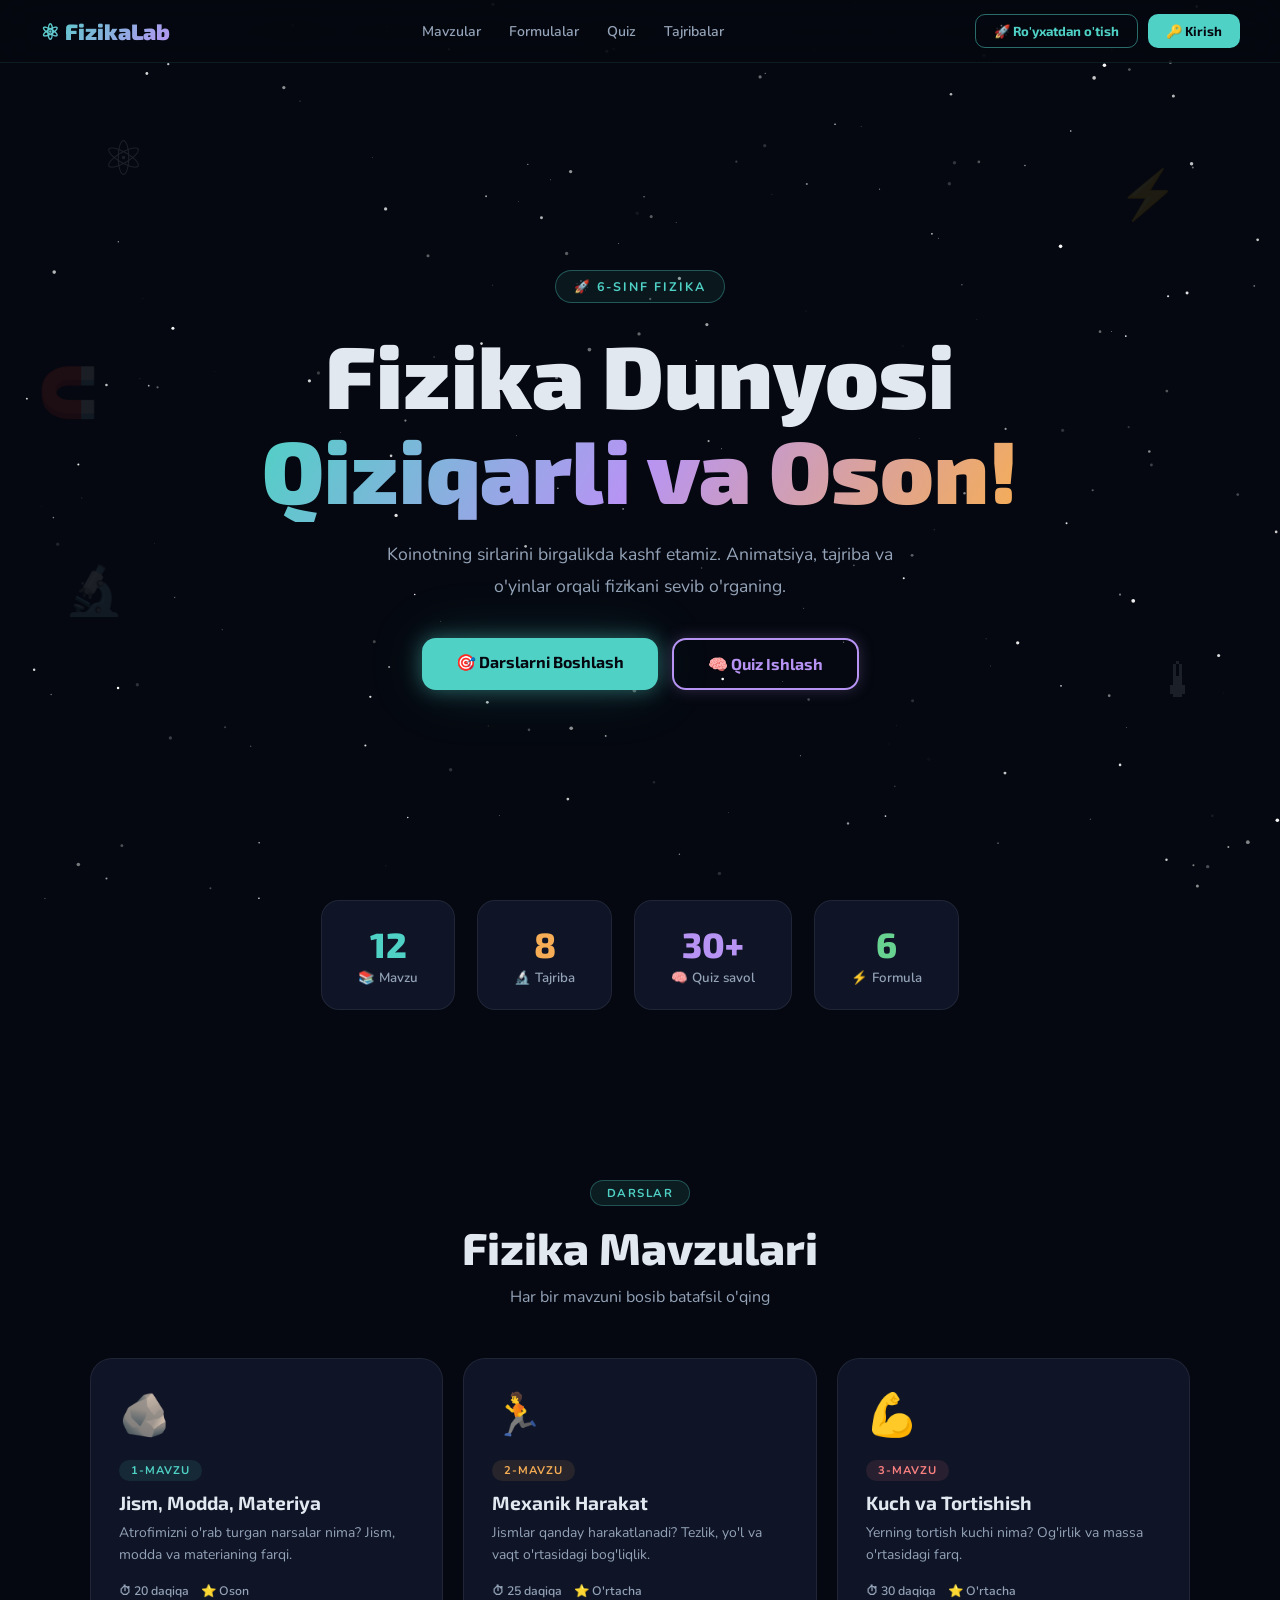
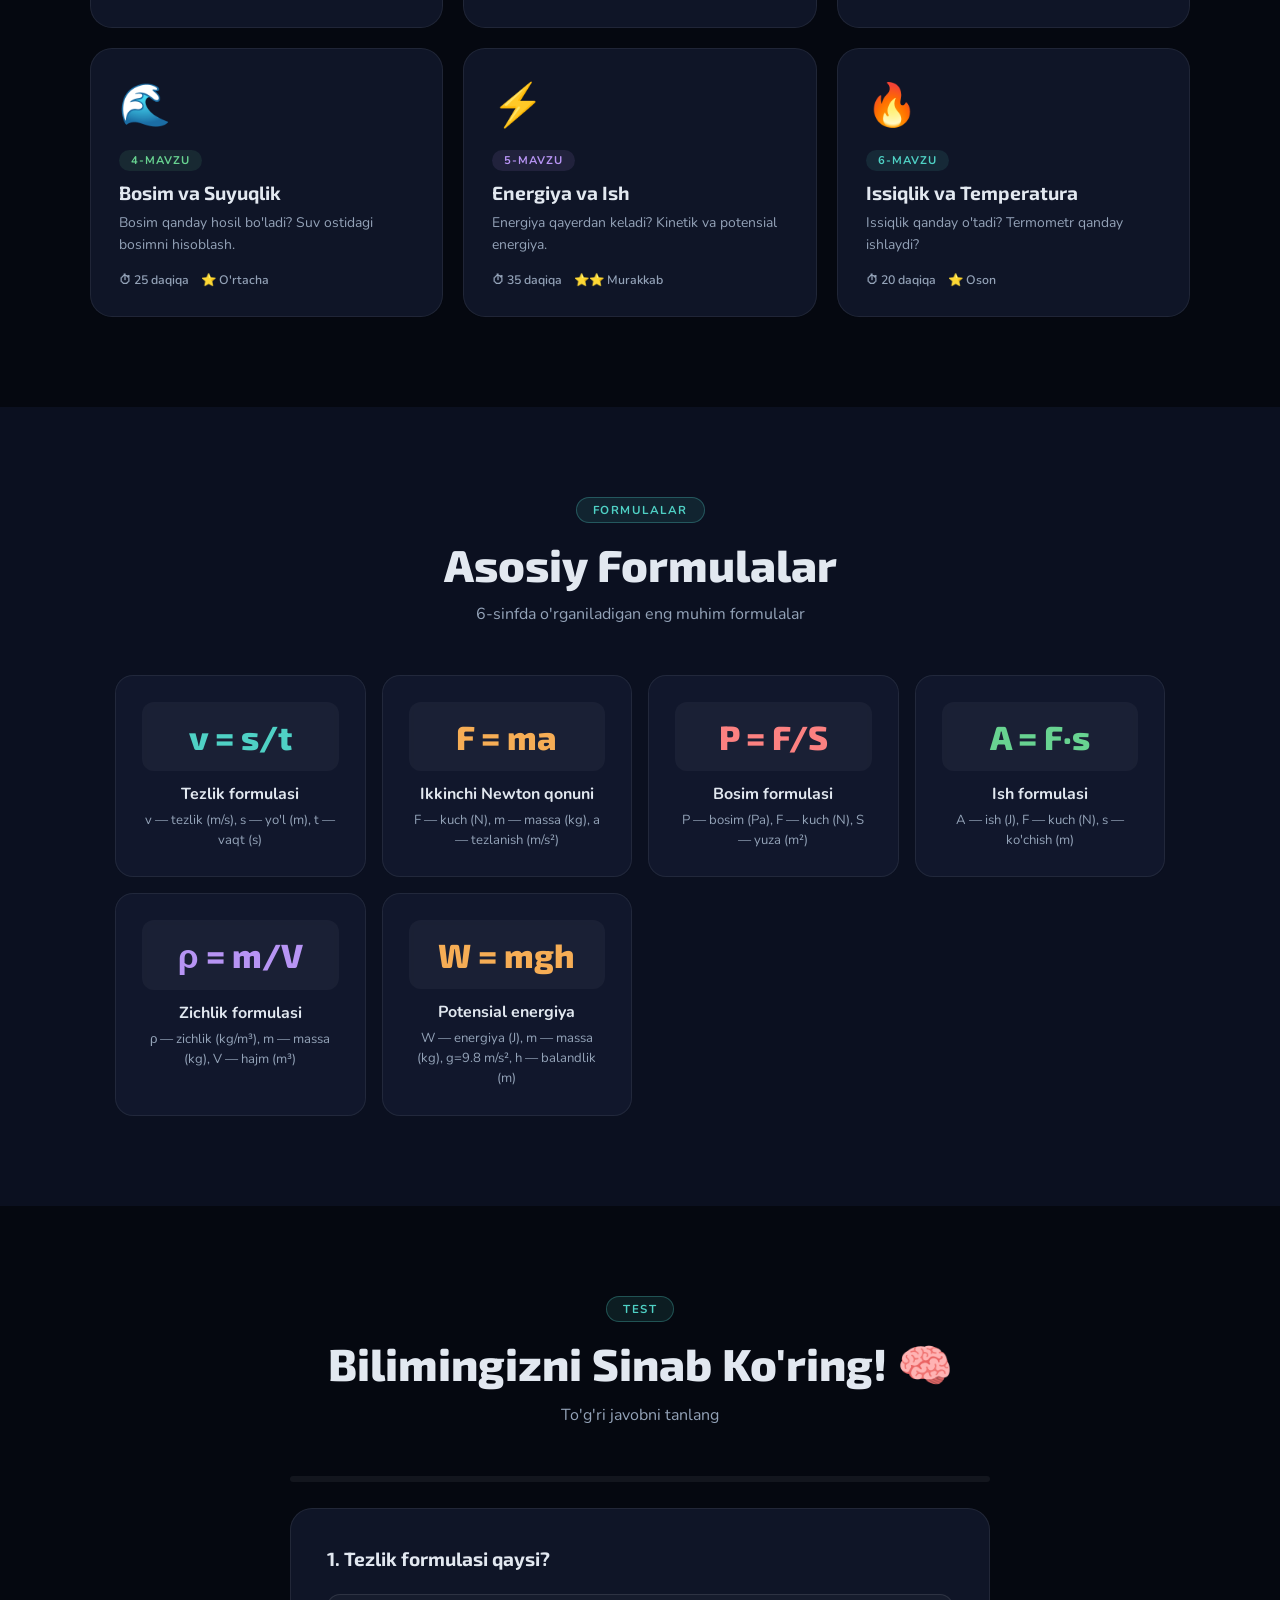
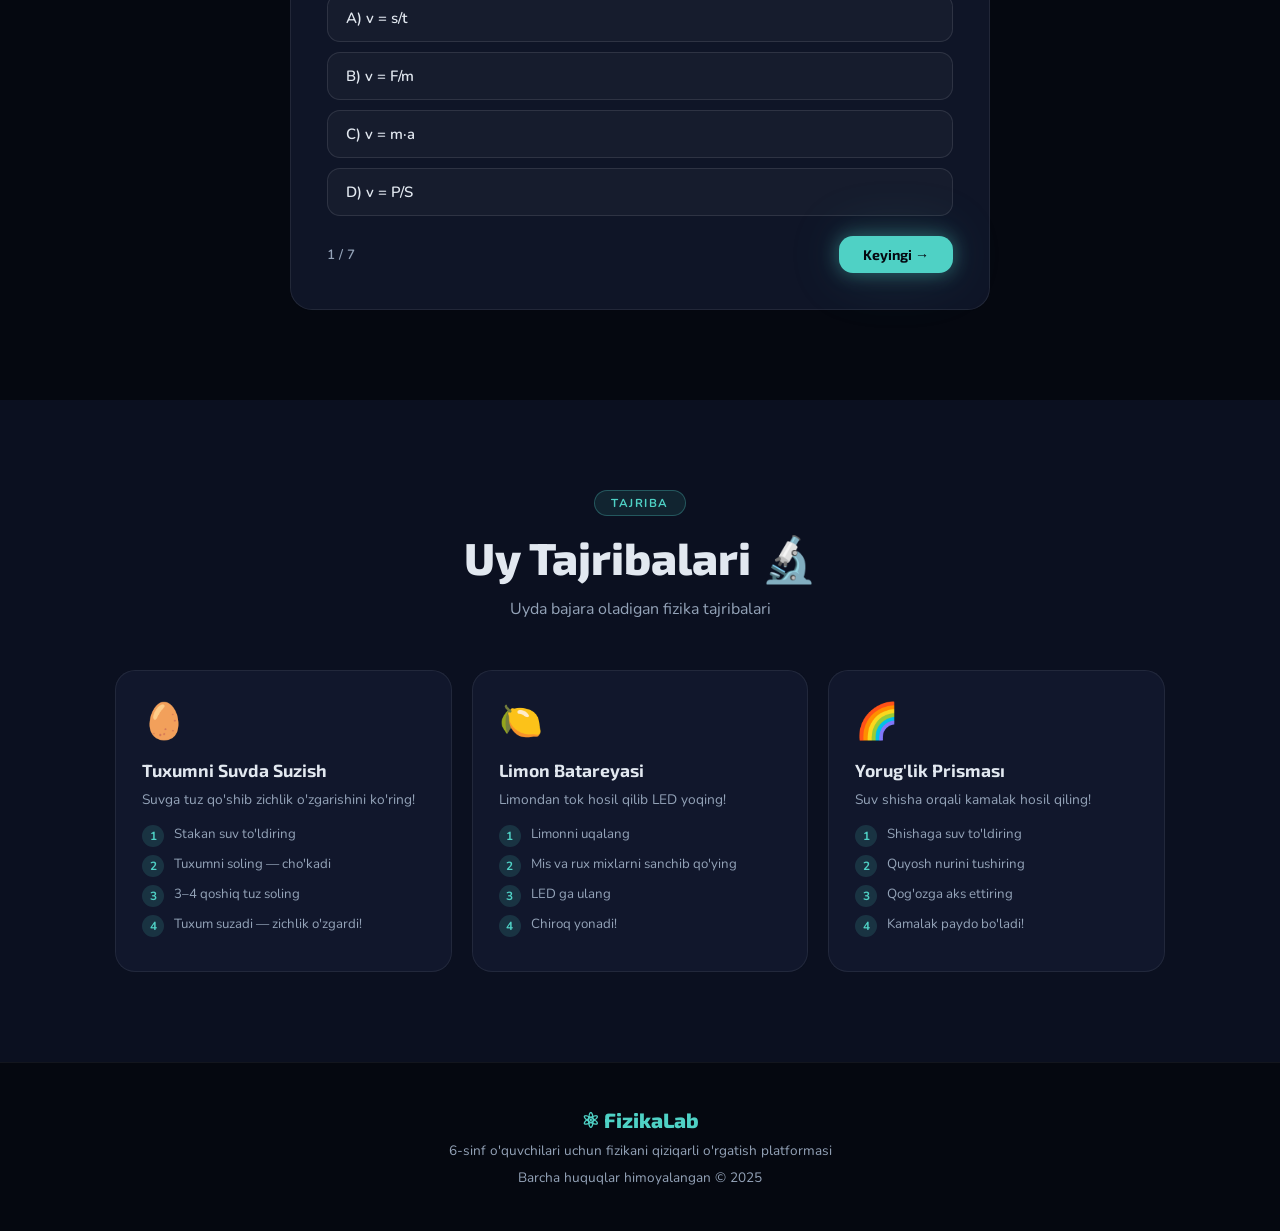
==== admin.html @ 35879eba "Modernize: Exo2 font, glassmorphism, parallax stars, login/register modals, admin panel" ====
<!DOCTYPE html>
<html lang="uz">
<head>
<meta charset="UTF-8">
<meta name="viewport" content="width=device-width, initial-scale=1.0">
<title>Admin Panel — FizikaLab</title>
<link href="https://fonts.googleapis.com/css2?family=Exo+2:wght@300;400;600;700;800&display=swap" rel="stylesheet">
<style>
*{margin:0;padding:0;box-sizing:border-box;}
body{background:#050810;color:#e2e8f0;font-family:'Exo 2',sans-serif;min-height:100vh;}
canvas{position:fixed;inset:0;z-index:0;pointer-events:none;}
.admin-wrap{position:relative;z-index:1;padding:30px;}
.admin-header{
  display:flex;justify-content:space-between;align-items:center;
  background:rgba(79,209,197,0.05);backdrop-filter:blur(20px);
  border:1px solid rgba(79,209,197,0.2);border-radius:20px;
  padding:20px 32px;margin-bottom:30px;
}
.admin-logo{font-size:1.5rem;font-weight:800;background:linear-gradient(135deg,#4fd1c5,#b794f4);-webkit-background-clip:text;-webkit-text-fill-color:transparent;}
.admin-user{display:flex;align-items:center;gap:12px;color:#94a3b8;font-size:0.9rem;}
.admin-avatar{width:40px;height:40px;border-radius:50%;background:linear-gradient(135deg,#4fd1c5,#b794f4);display:flex;align-items:center;justify-content:center;font-weight:800;color:#050810;}
.logout-btn{padding:8px 18px;background:rgba(252,129,129,0.1);border:1px solid rgba(252,129,129,0.3);color:#fc8181;border-radius:10px;cursor:pointer;font-family:'Exo 2',sans-serif;font-weight:600;transition:all 0.2s;}
.logout-btn:hover{background:rgba(252,129,129,0.2);}
.welcome-card{
  background:rgba(79,209,197,0.06);backdrop-filter:blur(20px);
  border:1px solid rgba(79,209,197,0.2);border-radius:20px;
  padding:32px;margin-bottom:30px;text-align:center;
}
.welcome-card h1{font-size:2.2rem;font-weight:800;margin-bottom:8px;}
.welcome-card h1 span{background:linear-gradient(135deg,#4fd1c5,#b794f4);-webkit-background-clip:text;-webkit-text-fill-color:transparent;}
.welcome-card p{color:#94a3b8;}
.stats-row{display:grid;grid-template-columns:repeat(auto-fit,minmax(200px,1fr));gap:20px;margin-bottom:30px;}
.stat-box{
  background:rgba(255,255,255,0.04);backdrop-filter:blur(20px);
  border:1px solid rgba(255,255,255,0.08);border-radius:18px;
  padding:24px;text-align:center;transition:transform 0.2s;
}
.stat-box:hover{transform:translateY(-4px);}
.stat-box .num{font-size:2.5rem;font-weight:800;display:block;}
.stat-box .lbl{color:#94a3b8;font-size:0.85rem;margin-top:4px;}
.panels{display:grid;grid-template-columns:repeat(auto-fit,minmax(300px,1fr));gap:20px;}
.panel{
  background:rgba(255,255,255,0.04);backdrop-filter:blur(20px);
  border:1px solid rgba(255,255,255,0.08);border-radius:20px;padding:28px;
}
.panel h3{font-size:1.2rem;font-weight:700;margin-bottom:18px;display:flex;align-items:center;gap:10px;}
.user-item{display:flex;justify-content:space-between;align-items:center;padding:12px 0;border-bottom:1px solid rgba(255,255,255,0.06);font-size:0.9rem;color:#94a3b8;}
.badge{padding:3px 10px;border-radius:99px;font-size:0.75rem;font-weight:700;}
.badge.active{background:rgba(104,211,145,0.15);color:#68d391;}
.action-btn{padding:10px 20px;border-radius:12px;border:none;cursor:pointer;font-family:'Exo 2',sans-serif;font-weight:600;font-size:0.9rem;transition:all 0.2s;display:block;width:100%;margin-bottom:10px;}
.action-btn.teal{background:rgba(79,209,197,0.1);color:#4fd1c5;border:1px solid rgba(79,209,197,0.3);}
.action-btn.purple{background:rgba(183,148,244,0.1);color:#b794f4;border:1px solid rgba(183,148,244,0.3);}
.action-btn:hover{opacity:0.8;transform:translateY(-2px);}
</style>
</head>
<body>
<canvas id="c"></canvas>
<div class="admin-wrap">
  <div class="admin-header">
    <div class="admin-logo">⚛ FizikaLab — Admin Panel</div>
    <div class="admin-user">
      <div class="admin-avatar">A</div>
      <span>FizikaLab_Admin</span>
      <button class="logout-btn" onclick="logout()">🚪 Chiqish</button>
    </div>
  </div>
  <div class="welcome-card">
    <div style="font-size:2.5rem;margin-bottom:10px">🎛️</div>
    <h1>Xush kelibsiz, <span>Admin!</span></h1>
    <p>FizikaLab boshqaruv markaziga xush kelibsiz. Barcha statistika va sozlamalar shu yerda.</p>
  </div>
  <div class="stats-row">
    <div class="stat-box"><span class="num" style="color:#4fd1c5">247</span><span class="lbl">👨‍🎓 Jami o'quvchilar</span></div>
    <div class="stat-box"><span class="num" style="color:#f6ad55">12</span><span class="lbl">📚 Mavzular</span></div>
    <div class="stat-box"><span class="num" style="color:#b794f4">1,840</span><span class="lbl">🧠 Quiz urinishlari</span></div>
    <div class="stat-box"><span class="num" style="color:#68d391">89%</span><span class="lbl">⭐ O'rtacha ball</span></div>
  </div>
  <div class="panels">
    <div class="panel">
      <h3>👥 So'nggi foydalanuvchilar</h3>
      <div class="user-item"><span>🚀 Aldebaran_Sarvar</span><span class="badge active">Faol</span></div>
      <div class="user-item"><span>🌌 Nebula_Dilnoza</span><span class="badge active">Faol</span></div>
      <div class="user-item"><span>⭐ Sirius_Javlon</span><span class="badge active">Faol</span></div>
      <div class="user-item"><span>🪐 Mars_Shahlo</span><span class="badge active">Faol</span></div>
      <div class="user-item"><span>☄️ Comet_Asilbek</span><span class="badge active">Faol</span></div>
    </div>
    <div class="panel">
      <h3>⚙️ Boshqaruv</h3>
      <button class="action-btn teal" onclick="alert('Quiz savollari tahrirlash rejimi')">✏️ Quiz Savollarini Tahrirlash</button>
      <button class="action-btn purple" onclick="alert('Yangi mavzu qo\'shish rejimi')">📖 Yangi Mavzu Qo'shish</button>
      <button class="action-btn teal" onclick="alert('Statistika yuklab olindi!')">📊 Statistika Yuklab Olish</button>
      <button class="action-btn purple" onclick="alert('Email xabar yuborildi!')">📧 O'quvchilarga Xabar Yuborish</button>
    </div>
    <div class="panel">
      <h3>📈 Eng ko'p o'qilgan mavzular</h3>
      <div class="user-item"><span>⚡ Energiya va Ish</span><span style="color:#f6ad55;font-weight:700">342</span></div>
      <div class="user-item"><span>🏃 Mexanik Harakat</span><span style="color:#f6ad55;font-weight:700">289</span></div>
      <div class="user-item"><span>💪 Kuch va Tortishish</span><span style="color:#f6ad55;font-weight:700">245</span></div>
      <div class="user-item"><span>🌊 Bosim va Suyuqlik</span><span style="color:#f6ad55;font-weight:700">198</span></div>
    </div>
  </div>
</div>
<script>
// Check admin auth
if(localStorage.getItem('fizikalab_admin') !== 'true'){ window.location.href = 'index.html'; }

// Stars
const c = document.getElementById('c');
const cx = c.getContext('2d');
let stars = [];
function init(){ c.width=innerWidth; c.height=innerHeight; stars=[]; for(let i=0;i<200;i++) stars.push({x:Math.random()*c.width,y:Math.random()*c.height,r:Math.random()*1.5,a:Math.random(),da:(Math.random()*0.006+0.002)*(Math.random()>.5?1:-1)}); }
function draw(){ cx.clearRect(0,0,c.width,c.height); stars.forEach(s=>{ s.a+=s.da; if(s.a>1||s.a<0)s.da*=-1; cx.beginPath(); cx.arc(s.x,s.y,s.r,0,Math.PI*2); cx.fillStyle=`rgba(255,255,255,${Math.abs(s.a)})`; cx.fill(); }); requestAnimationFrame(draw); }
window.addEventListener('resize',init); init(); draw();

function logout(){ localStorage.removeItem('fizikalab_admin'); window.location.href='index.html'; }
</script>
</body>
</html>
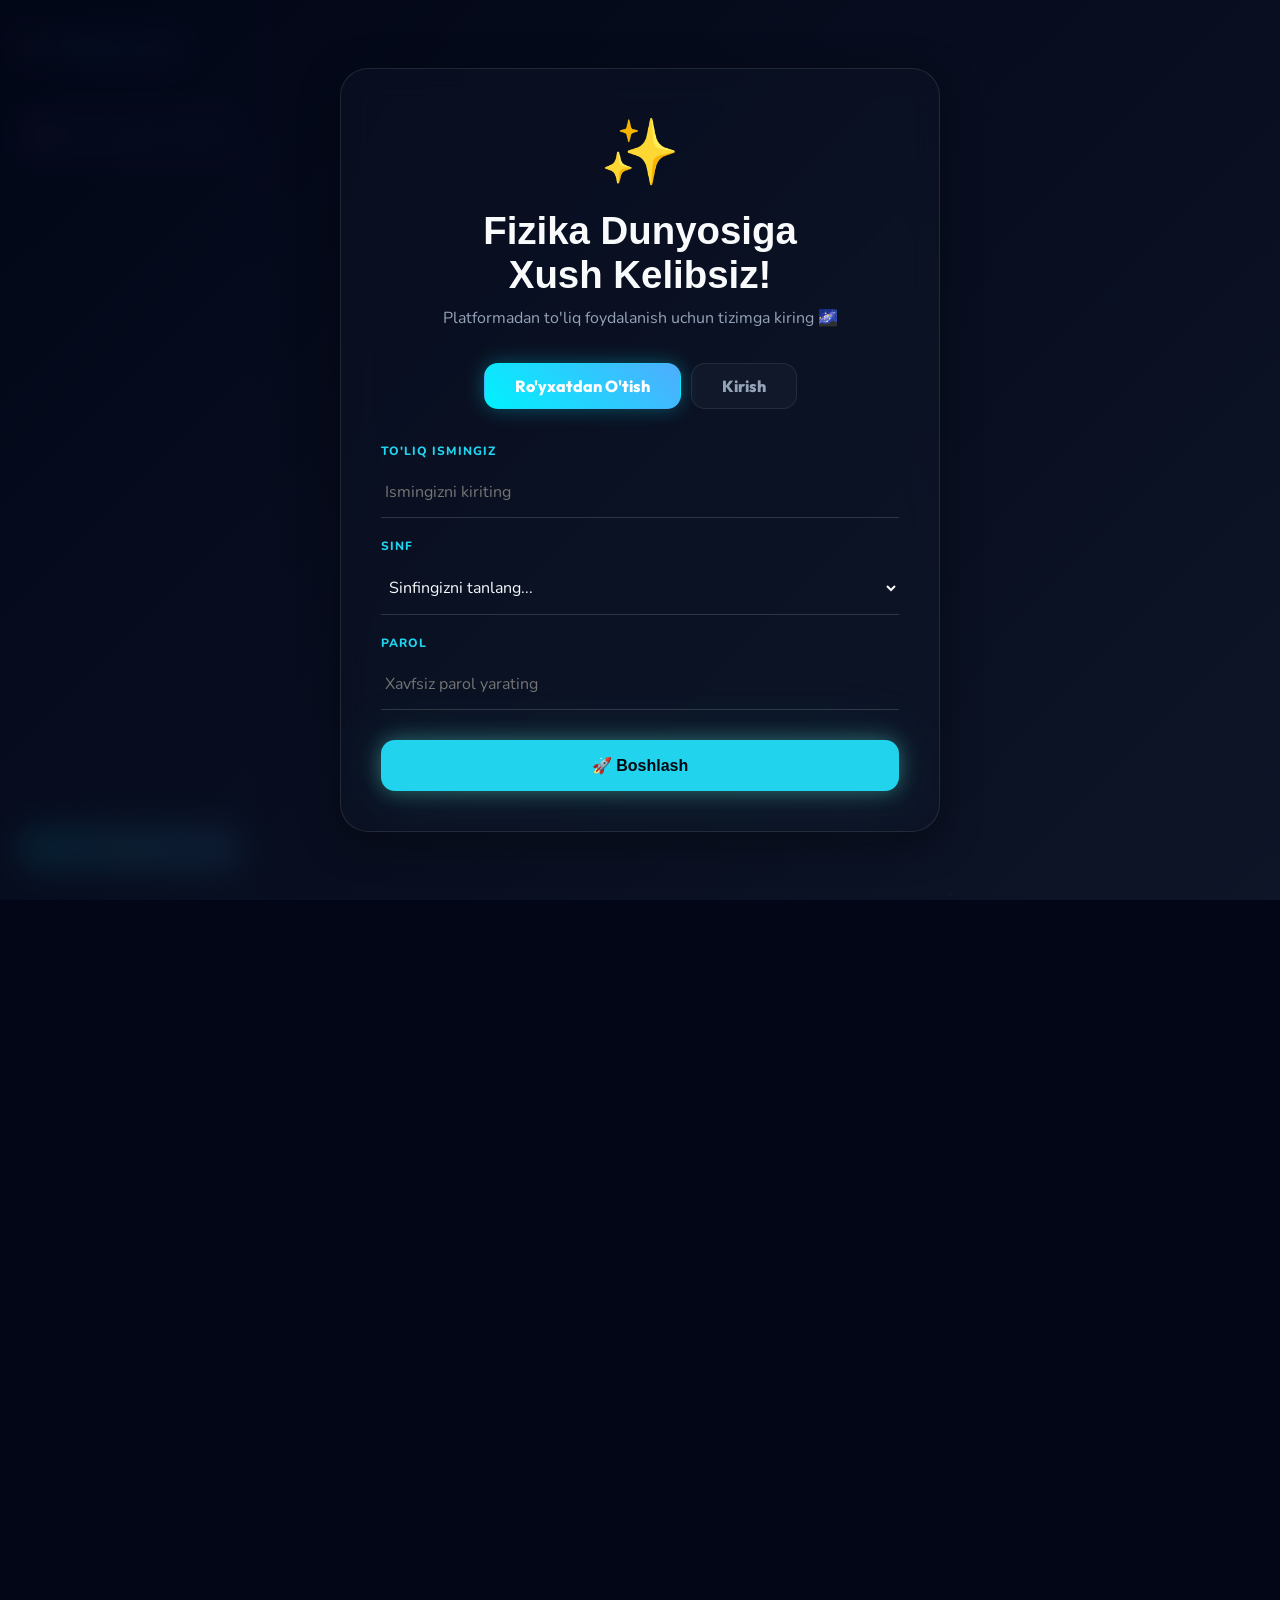
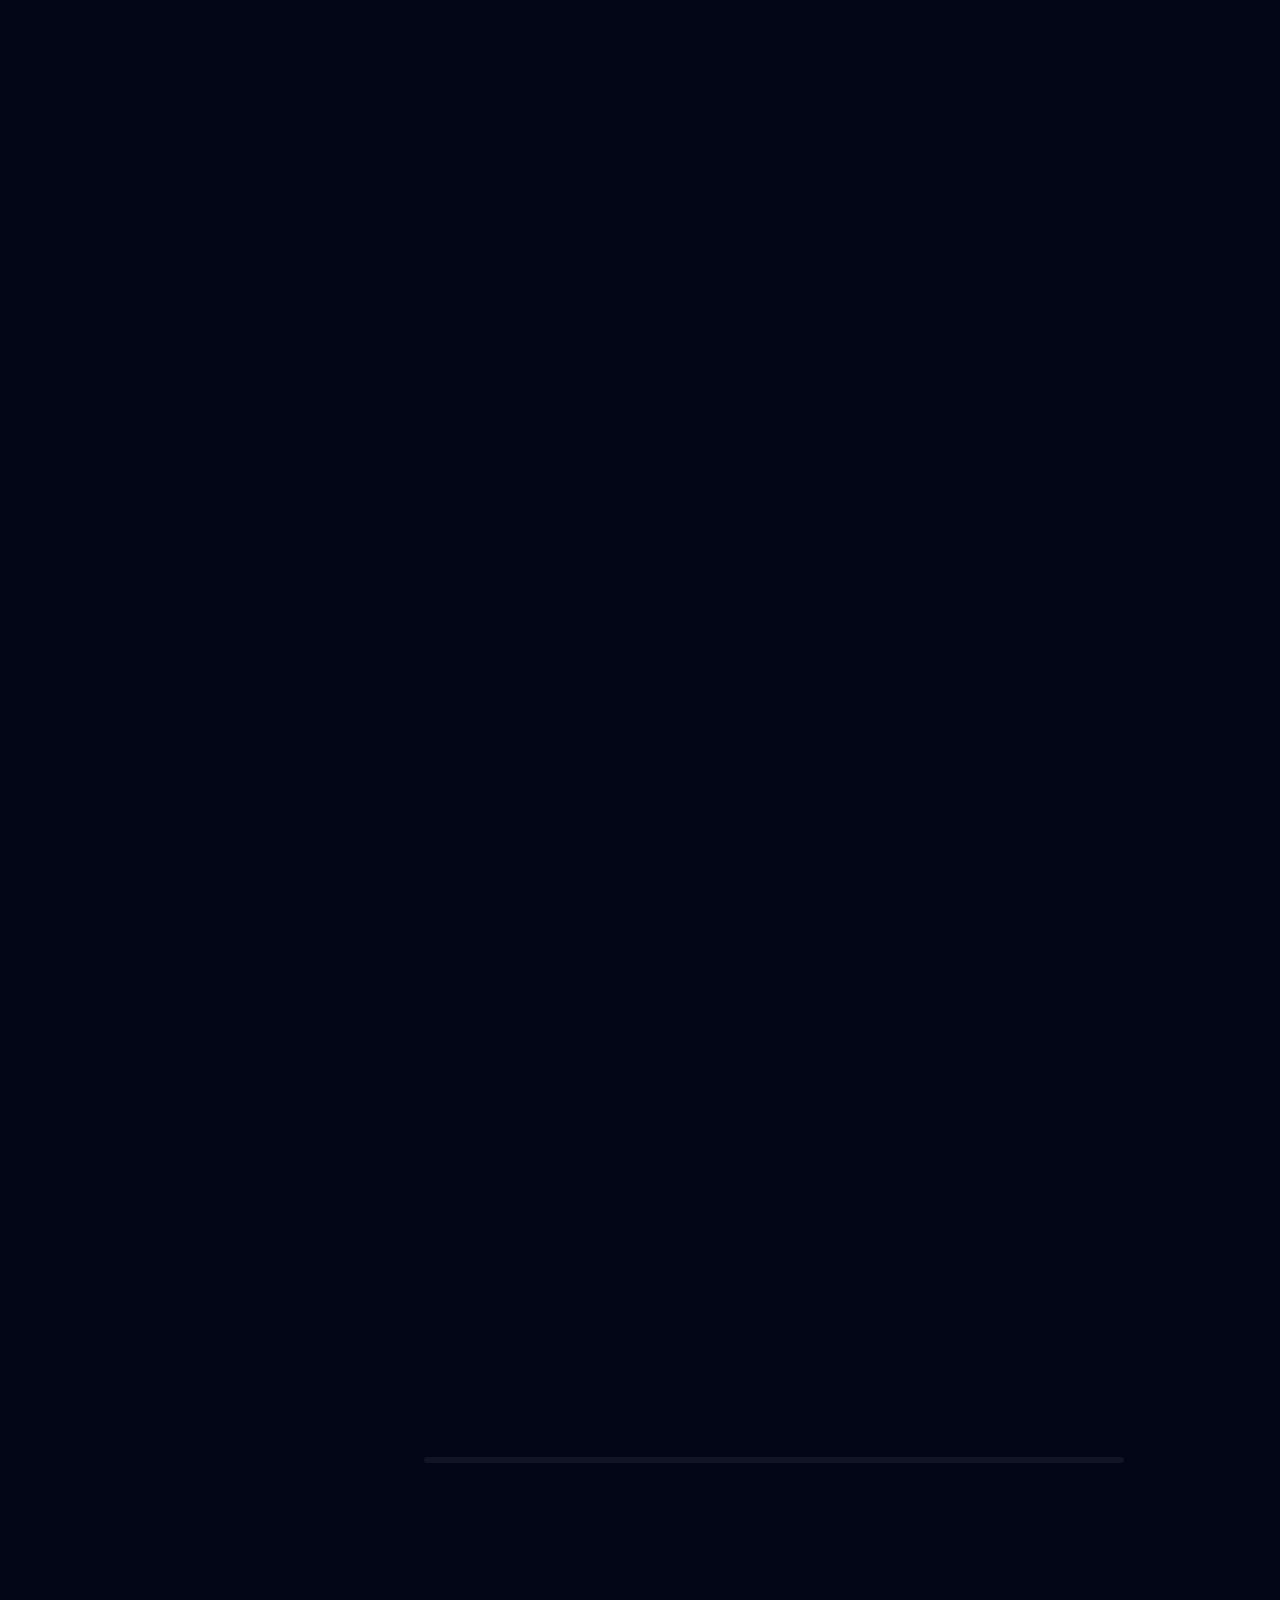
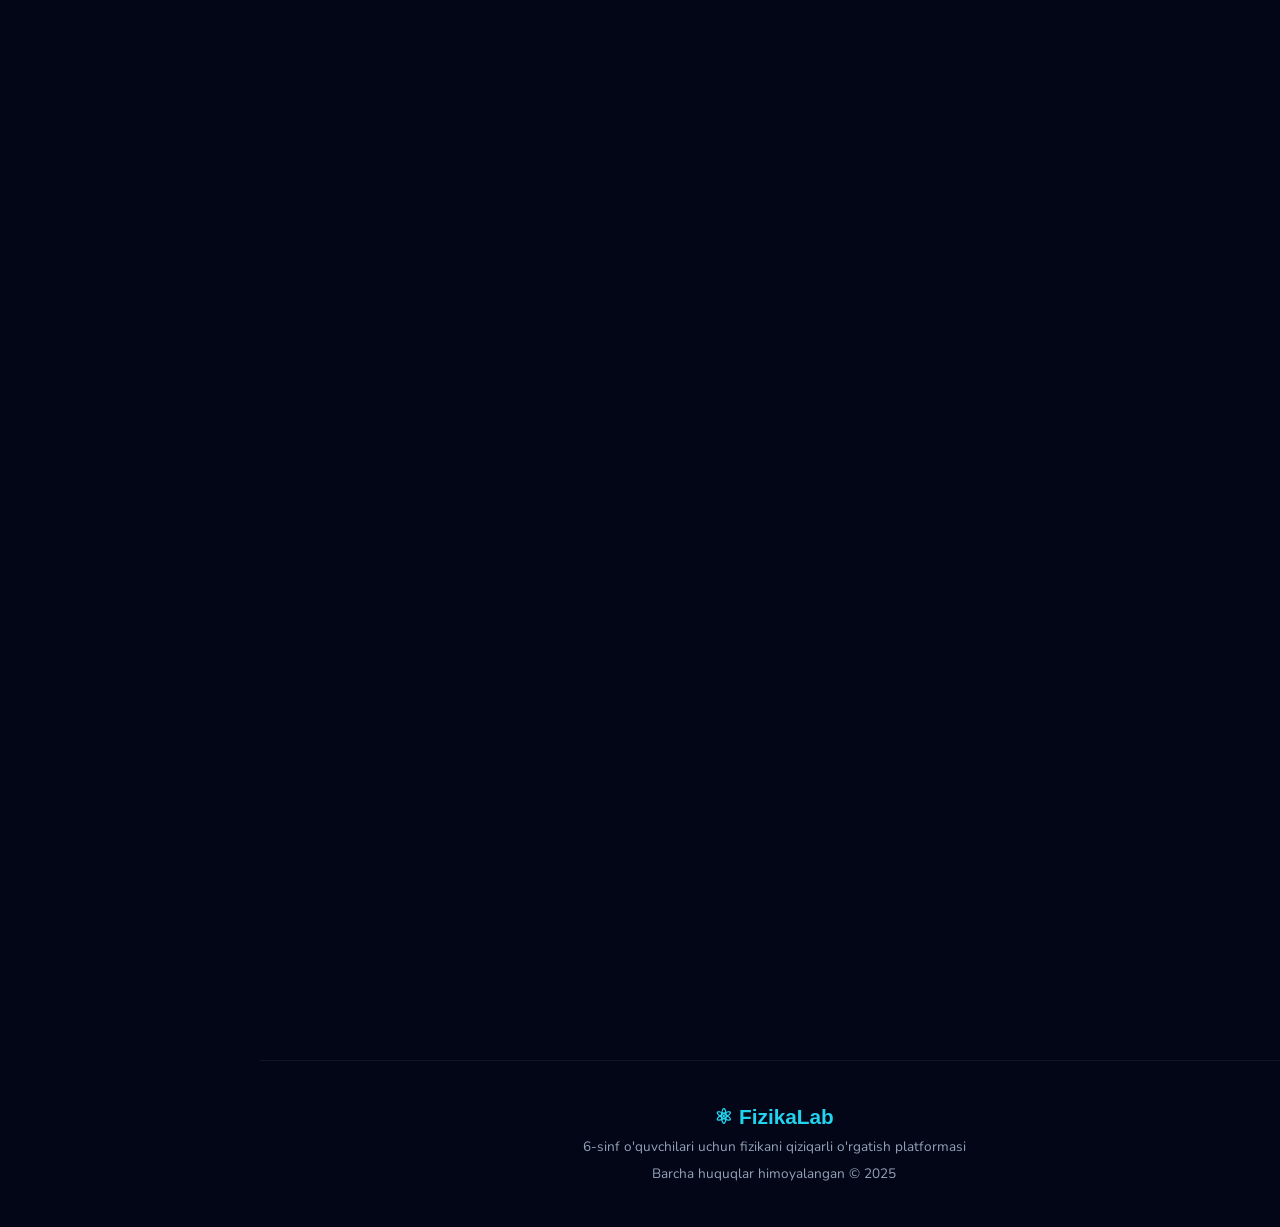
==== commit 577e6992: "Admin panel: Make stats and user list real using localStorage" ====
--- a/admin.html
+++ b/admin.html
@@ -16,7 +16,7 @@
   border:1px solid rgba(79,209,197,0.2);border-radius:20px;
   padding:20px 32px;margin-bottom:30px;
 }
-.admin-logo{font-size:1.5rem;font-weight:800;background:linear-gradient(135deg,#4fd1c5,#b794f4);-webkit-background-clip:text;-webkit-text-fill-color:transparent;}
+.admin-logo{font-size:1.5rem;font-weight:800;background:linear-gradient(135deg,#4fd1c5,#b794f4);-webkit-background-clip:text;background-clip:text;-webkit-text-fill-color:transparent;}
 .admin-user{display:flex;align-items:center;gap:12px;color:#94a3b8;font-size:0.9rem;}
 .admin-avatar{width:40px;height:40px;border-radius:50%;background:linear-gradient(135deg,#4fd1c5,#b794f4);display:flex;align-items:center;justify-content:center;font-weight:800;color:#050810;}
 .logout-btn{padding:8px 18px;background:rgba(252,129,129,0.1);border:1px solid rgba(252,129,129,0.3);color:#fc8181;border-radius:10px;cursor:pointer;font-family:'Exo 2',sans-serif;font-weight:600;transition:all 0.2s;}
@@ -27,7 +27,7 @@
   padding:32px;margin-bottom:30px;text-align:center;
 }
 .welcome-card h1{font-size:2.2rem;font-weight:800;margin-bottom:8px;}
-.welcome-card h1 span{background:linear-gradient(135deg,#4fd1c5,#b794f4);-webkit-background-clip:text;-webkit-text-fill-color:transparent;}
+.welcome-card h1 span{background:linear-gradient(135deg,#4fd1c5,#b794f4);-webkit-background-clip:text;background-clip:text;-webkit-text-fill-color:transparent;}
 .welcome-card p{color:#94a3b8;}
 .stats-row{display:grid;grid-template-columns:repeat(auto-fit,minmax(200px,1fr));gap:20px;margin-bottom:30px;}
 .stat-box{
@@ -60,7 +60,7 @@
     <div class="admin-logo">⚛ FizikaLab — Admin Panel</div>
     <div class="admin-user">
       <div class="admin-avatar">A</div>
-      <span>FizikaLab_Admin</span>
+      <span>Asilbek</span>
       <button class="logout-btn" onclick="logout()">🚪 Chiqish</button>
     </div>
   </div>
@@ -70,7 +70,7 @@
     <p>FizikaLab boshqaruv markaziga xush kelibsiz. Barcha statistika va sozlamalar shu yerda.</p>
   </div>
   <div class="stats-row">
-    <div class="stat-box"><span class="num" style="color:#4fd1c5">247</span><span class="lbl">👨‍🎓 Jami o'quvchilar</span></div>
+    <div class="stat-box"><span class="num" id="statTotal" style="color:#4fd1c5">240</span><span class="lbl">👨‍🎓 Jami o'quvchilar</span></div>
     <div class="stat-box"><span class="num" style="color:#f6ad55">12</span><span class="lbl">📚 Mavzular</span></div>
     <div class="stat-box"><span class="num" style="color:#b794f4">1,840</span><span class="lbl">🧠 Quiz urinishlari</span></div>
     <div class="stat-box"><span class="num" style="color:#68d391">89%</span><span class="lbl">⭐ O'rtacha ball</span></div>
@@ -78,11 +78,10 @@
   <div class="panels">
     <div class="panel">
       <h3>👥 So'nggi foydalanuvchilar</h3>
-      <div class="user-item"><span>🚀 Aldebaran_Sarvar</span><span class="badge active">Faol</span></div>
-      <div class="user-item"><span>🌌 Nebula_Dilnoza</span><span class="badge active">Faol</span></div>
-      <div class="user-item"><span>⭐ Sirius_Javlon</span><span class="badge active">Faol</span></div>
-      <div class="user-item"><span>🪐 Mars_Shahlo</span><span class="badge active">Faol</span></div>
-      <div class="user-item"><span>☄️ Comet_Asilbek</span><span class="badge active">Faol</span></div>
+      <div id="recentUsers">
+        <!-- Dynamically loaded -->
+        <div class="user-item"><span>🚀 Aldebaran_Sarvar</span><span class="badge active">Faol</span></div>
+      </div>
     </div>
     <div class="panel">
       <h3>⚙️ Boshqaruv</h3>
@@ -112,6 +111,36 @@
 function draw(){ cx.clearRect(0,0,c.width,c.height); stars.forEach(s=>{ s.a+=s.da; if(s.a>1||s.a<0)s.da*=-1; cx.beginPath(); cx.arc(s.x,s.y,s.r,0,Math.PI*2); cx.fillStyle=`rgba(255,255,255,${Math.abs(s.a)})`; cx.fill(); }); requestAnimationFrame(draw); }
 window.addEventListener('resize',init); init(); draw();
 
+function initData(){
+  const members = JSON.parse(localStorage.getItem('fizikalab_members') || '[]');
+  
+  // Update Total Students (Base 240 + real registrations)
+  document.getElementById('statTotal').textContent = 240 + members.length;
+  
+  // Update Recent Users List
+  const userList = document.getElementById('recentUsers');
+  let html = '';
+  
+  const displayList = [...members];
+  if(displayList.length < 5){
+    const dummy = [
+      {name:'Sarvar', cls:'6-A', date:'01.04.2024'},
+      {name:'Dilnoza', cls:'6-B', date:'02.04.2024'},
+      {name:'Javlon', cls:'6-C', date:'02.04.2024'},
+      {name:'Shahlo', cls:'6-D', date:'03.04.2024'}
+    ];
+    dummy.forEach(d => { if(displayList.length < 5) displayList.push(d); });
+  }
+
+  displayList.slice(0, 5).forEach(m => {
+    const icons = ['🚀','🌌','⭐','🪐','☄️','📡'];
+    const icon = icons[Math.floor(Math.random()*icons.length)];
+    html += `<div class="user-item"><span>${icon} ${m.name} (${m.cls})</span><span class="badge active">Faol</span></div>`;
+  });
+  userList.innerHTML = html;
+}
+initData();
+
 function logout(){ localStorage.removeItem('fizikalab_admin'); window.location.href='index.html'; }
 </script>
 </body>
